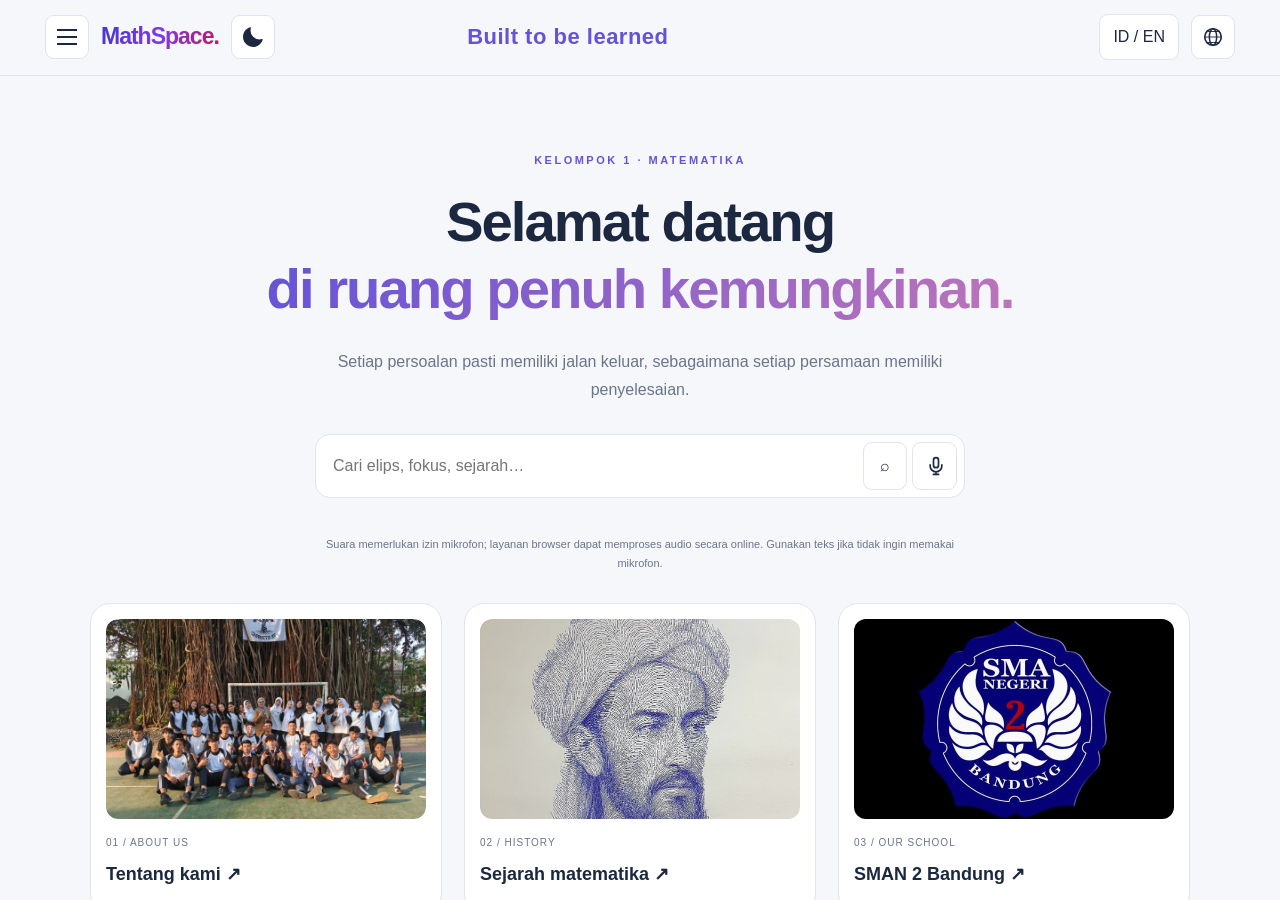
==== index.html @ 17dd692f "feat revisi 3.0" ====
<!doctype html><html lang="id"><head><meta charset="utf-8"><meta name="viewport" content="width=device-width,initial-scale=1"><meta name="description" content="MathSpace lengkap: foto, materi, visualisasi 3D dan 12 soal elips bergambar dalam satu file HTML."><title>MathSpace Lengkap + Kuis</title><style>html,body{margin:0;width:100%;height:100%;overflow:hidden;background:#111624}#site{display:block;border:0;width:100%;height:100%;height:100dvh}</style></head><body><iframe id="site" title="MathSpace Lengkap + Kuis" allow="microphone"></iframe><noscript>Aktifkan JavaScript untuk membuka MathSpace. Seluruh kode, foto dan diagram sudah tertanam di file ini.</noscript><script>(function(){'use strict';const documents={"home": "[base64]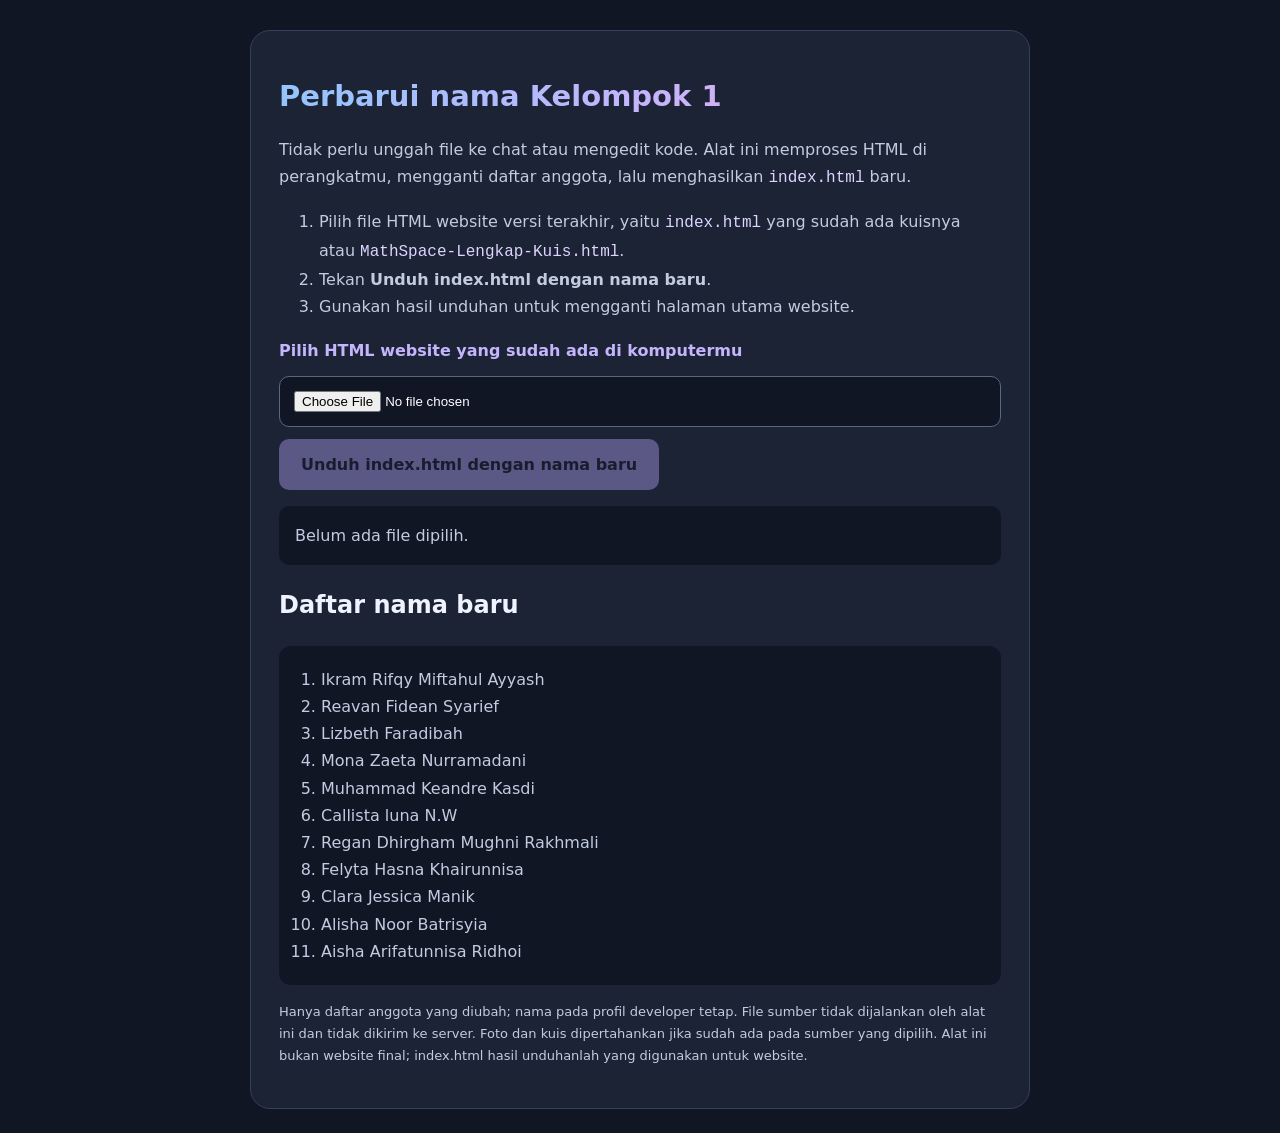
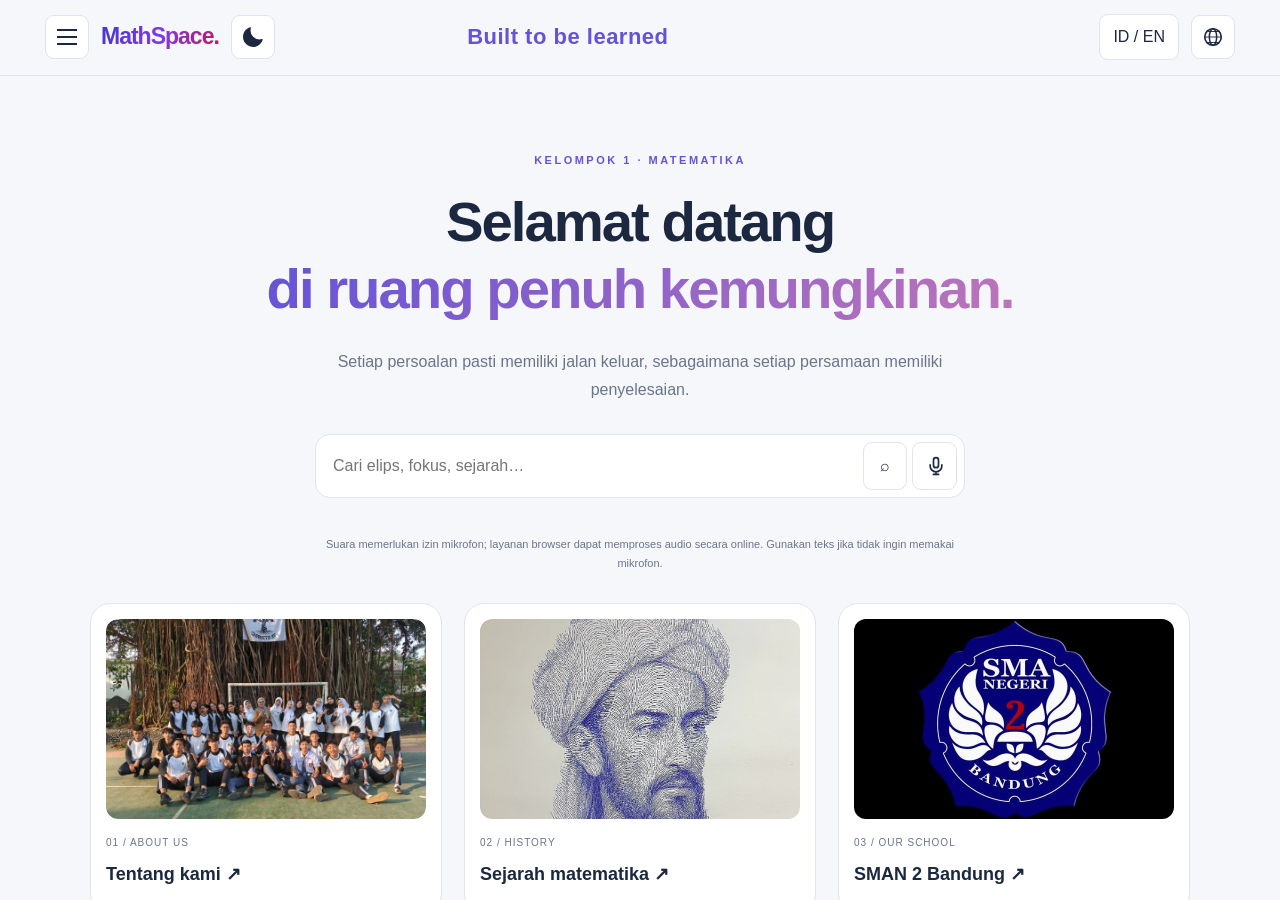
